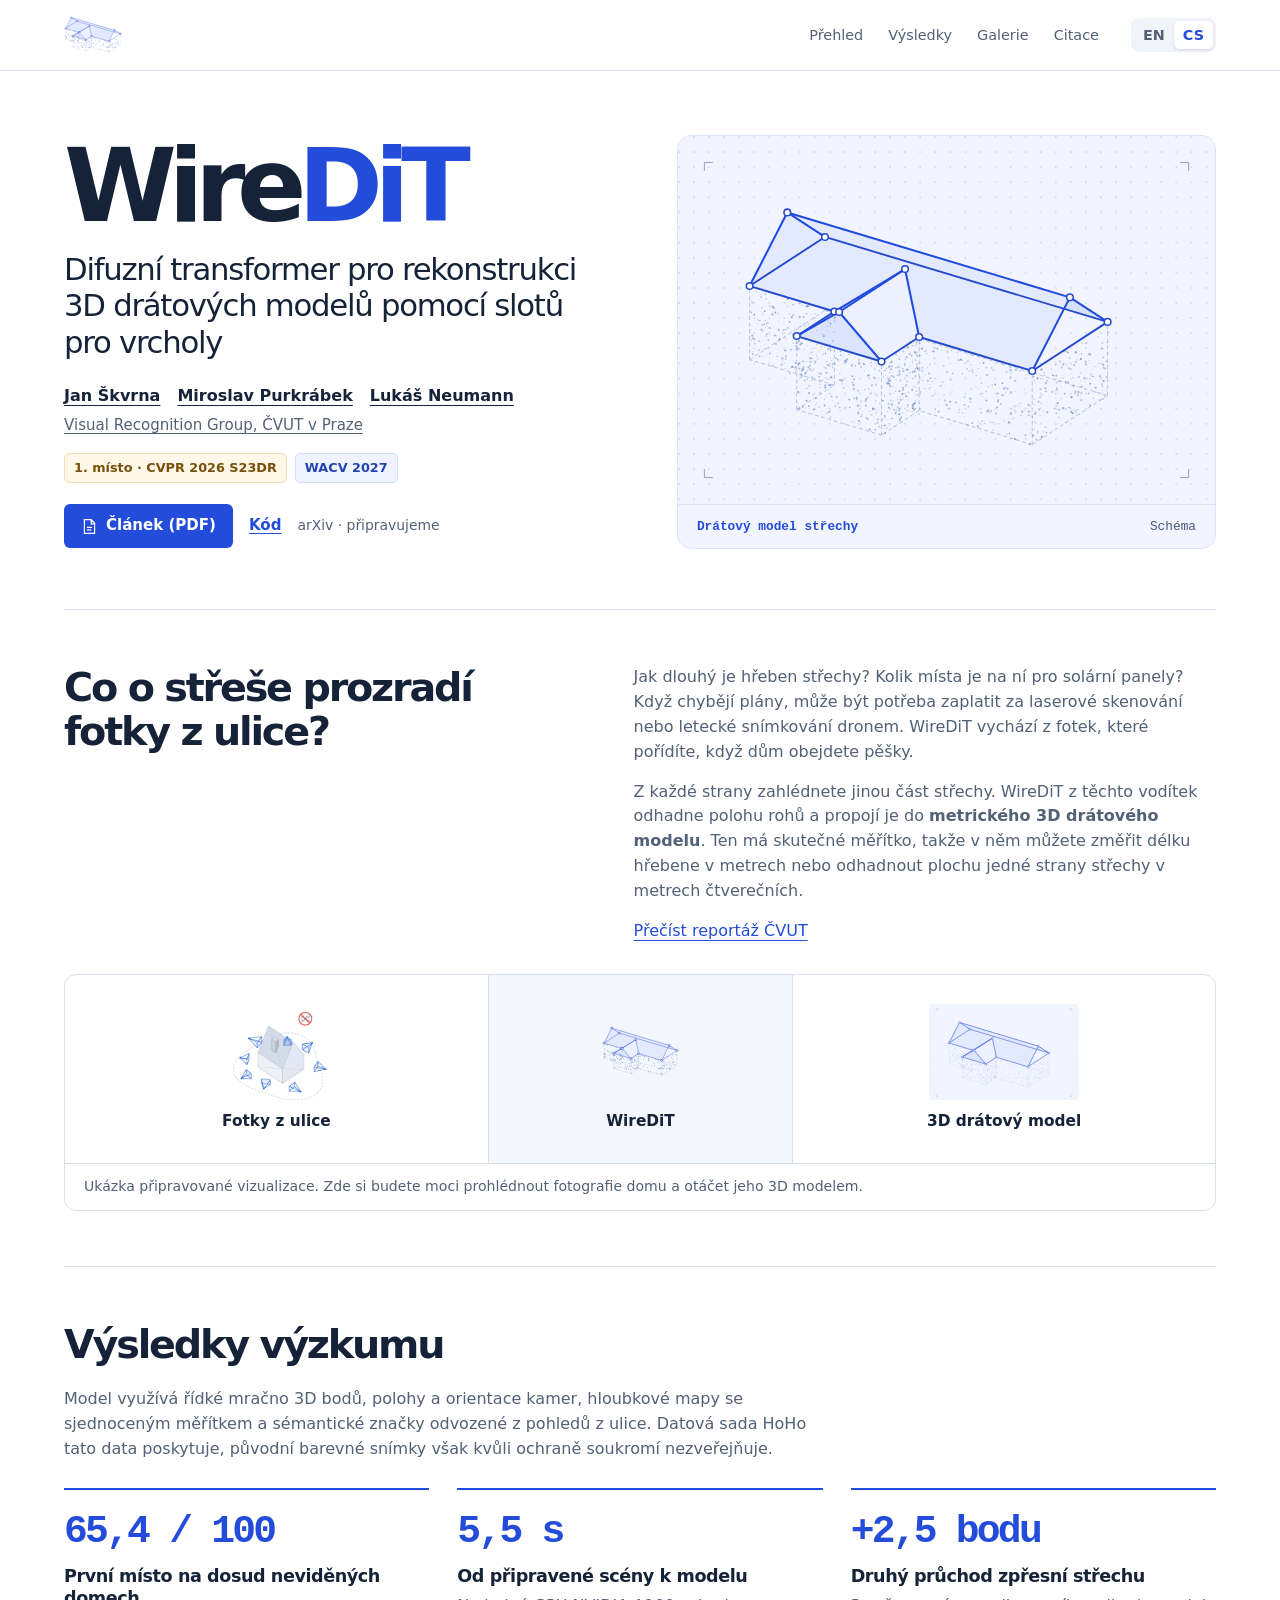
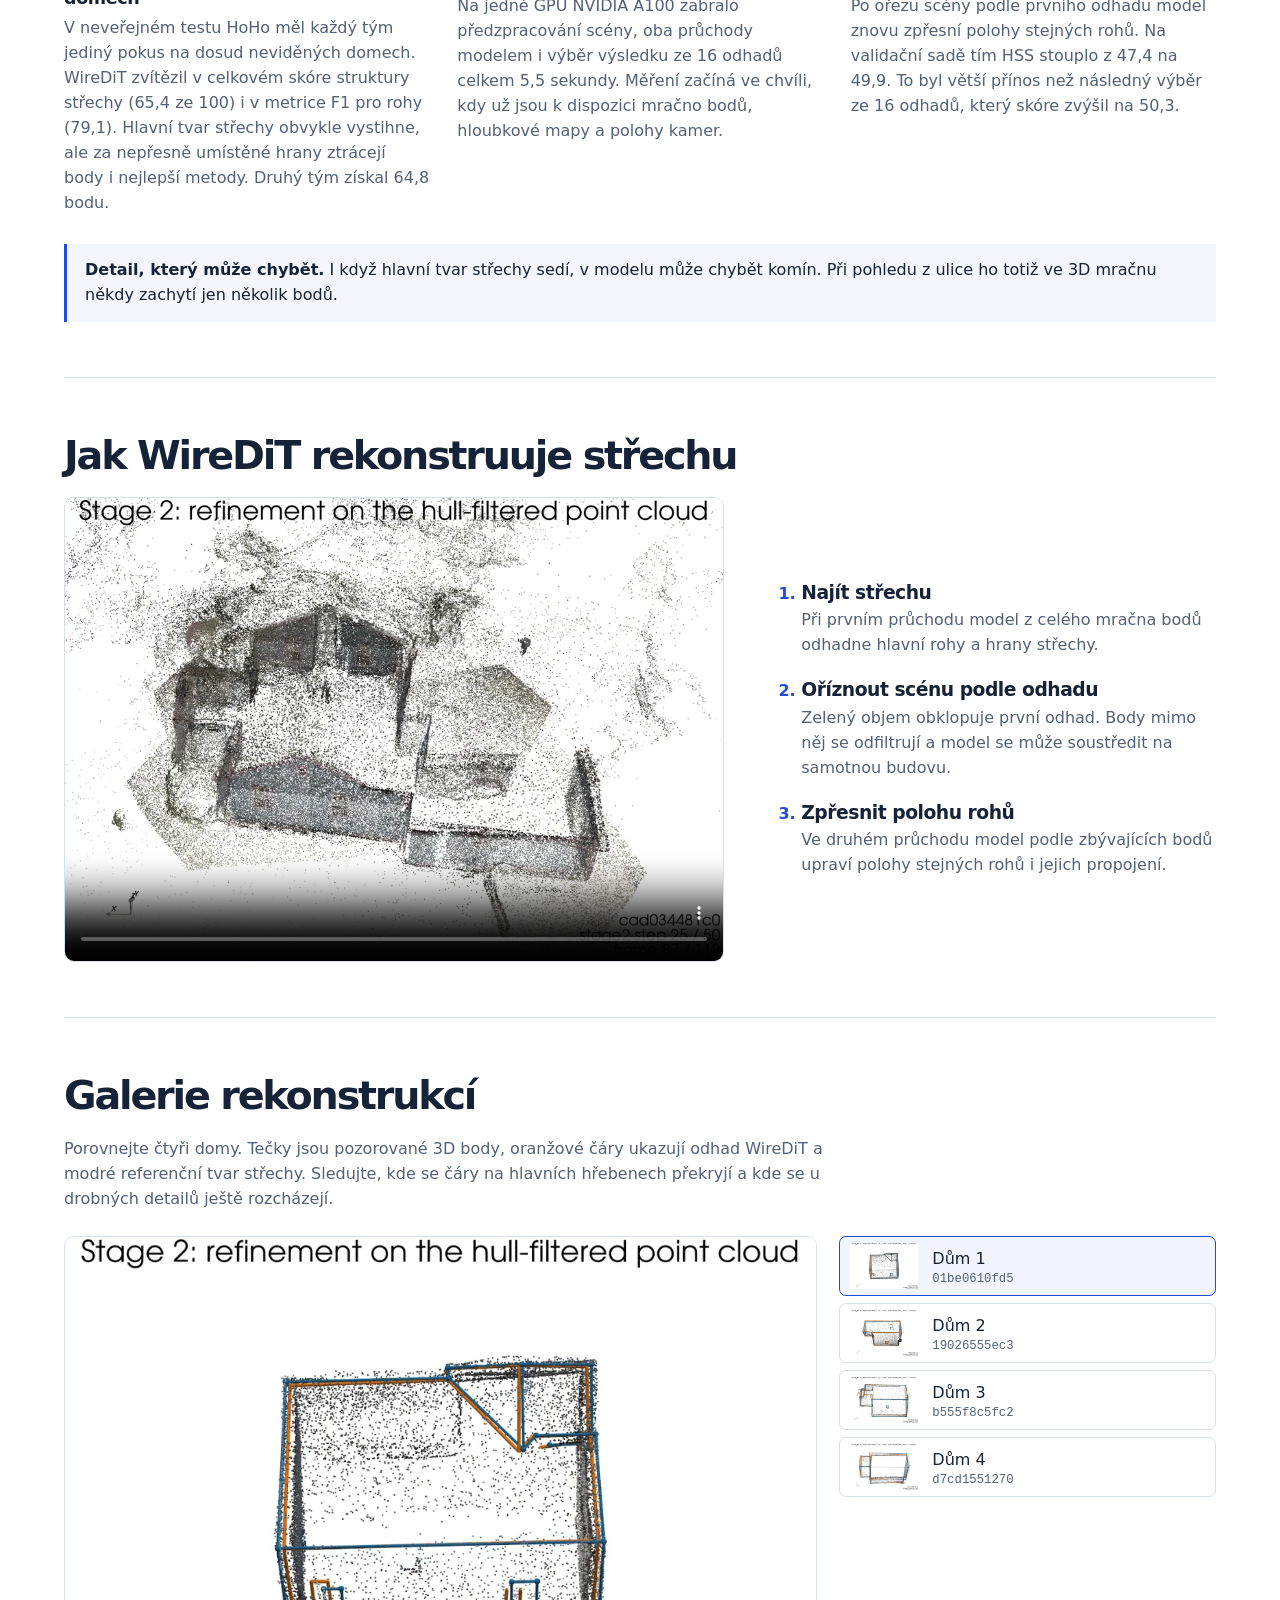
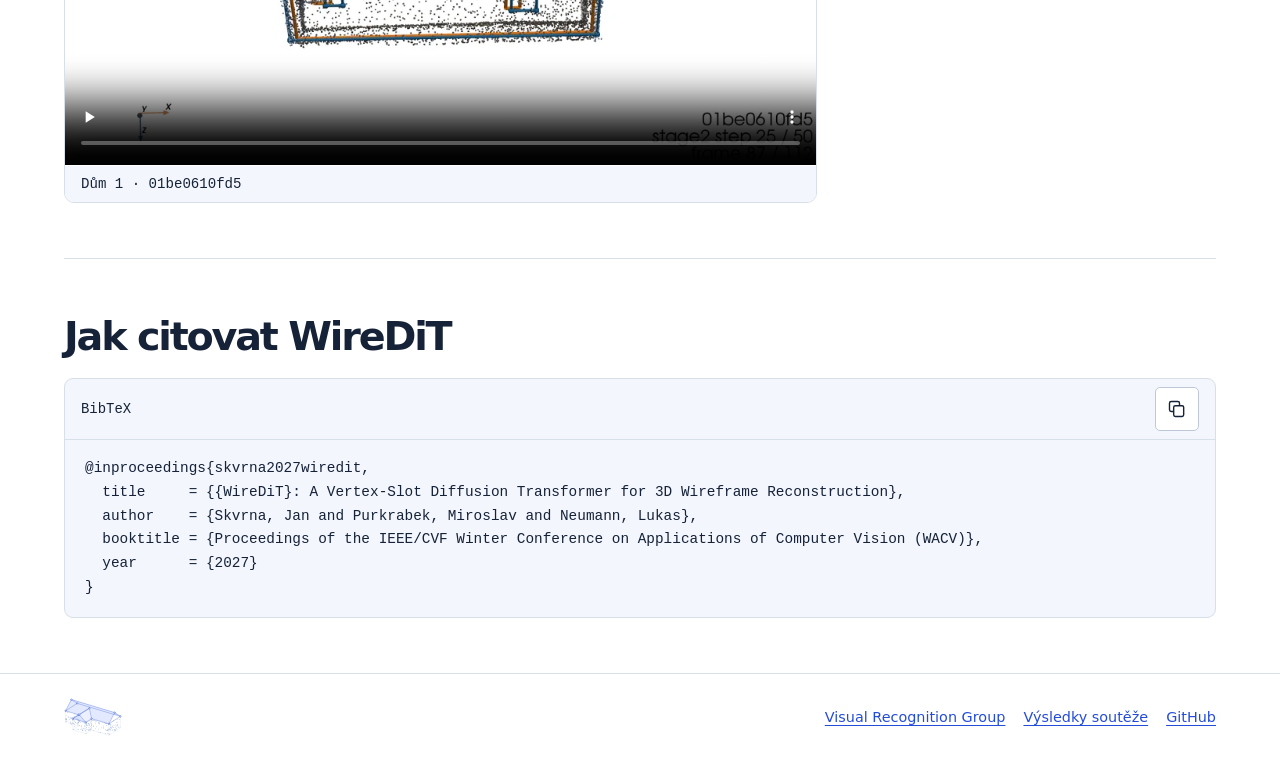
==== cs/index.html @ e983dc03 "Merge pull request #1 from MiraPurkrabek/main First draft of the webpage" ====
<!doctype html>
<html lang="cs">
<head>
<meta charset="utf-8">
<meta name="viewport" content="width=device-width,initial-scale=1">
<title>WireDiT · Difuzní transformer pro rekonstrukci 3D drátových modelů pomocí slotů pro vrcholy</title>
<meta name="description" content="WireDiT odhaduje rohy a hrany střechy ze záběrů pořízených z ulice. Prohlédněte si metodu a sledujte rekonstrukci pěti domů.">
<link rel="icon" href="../assets/house.svg">
<link rel="stylesheet" href="../style.css">
<link rel="canonical" href="/WireDiT/cs/">
<link rel="alternate" hreflang="en" href="/WireDiT/">
<link rel="alternate" hreflang="cs" href="/WireDiT/cs/">
<script src="../language.js">
</script>
<script defer src="../site.js">
</script>
</head>
<body>
<header>
<div class="wrap top">
<a class="brand" href="#top" aria-label="WireDiT">
<img alt="" src="../assets/house.svg"></a>
<nav aria-label="Sekce stránky">
<a href="#overview">Přehled</a>
<a href="#findings">Výsledky</a>
<a href="#gallery">Galerie</a>
<a href="#citation">Citace</a>
</nav>
<div class="lang" aria-label="Jazyk">
<a data-lang="en" lang="en" aria-label="English"  href="../?lang=en">EN</a>
<a data-lang="cs" lang="cs" aria-label="Čeština" aria-current="true" href="../cs/?lang=cs">CS</a>
</div>
</div>
</header>
<main class="wrap" id="top">
<section class="hero">
<div>
<h1>Wire<span>DiT</span>
</h1>
<p class="subtitle">Difuzní transformer pro rekonstrukci 3D drátových modelů pomocí slotů pro vrcholy</p>
<div class="authors">
<a href="https://jskvrna.github.io/">Jan Škvrna</a>
<a href="https://mirapurkrabek.github.io/">Miroslav Purkrábek</a>
<a href="https://cmp.felk.cvut.cz/~neumann/">Lukáš Neumann</a>
</div>
<a class="aff" href="https://vrg.fel.cvut.cz/">Visual Recognition Group, ČVUT v Praze</a>
<div class="badges">
<a class="badge award" href="https://s23dr.github.io/2026/prizes.html">1. místo · CVPR 2026 S23DR</a>
<span class="badge">WACV 2027</span>
</div>
<div class="actions">
<a class="button" href="../assets/WireDiT.pdf">
<svg viewBox="0 0 20 20" fill="none" stroke="currentColor" stroke-width="1.4" aria-hidden="true">
<path d="M4 2h8l4 4v12H4z M12 2v5h4M7 11h6m-6 3h5"/>
</svg>Článek (PDF)</a>
<a class="code-link" href="https://huggingface.co/jskvrna/2026_s23dr">Kód</a>
<span class="pending">arXiv · připravujeme</span>
</div>
</div>
<figure>
<img src="../assets/roof.svg" width="570" height="390" style="height:auto" alt="Axonometrická kresba sedlové střechy s propojenými vrcholy a řídkým mračnem bodů fasády.">
<figcaption>
<span class="blue-line">Drátový model střechy</span>
<span>Schéma</span>
</figcaption>
</figure>
</section>
<section id="overview" class="section">
<div class="intro">
<h2>Co o střeše prozradí fotky z ulice?</h2>
<div>
<p>Jak dlouhý je hřeben střechy? Kolik místa je na ní pro solární panely? Když chybějí plány, může být potřeba zaplatit za laserové skenování nebo letecké snímkování dronem. WireDiT vychází z fotek, které pořídíte, když dům obejdete pěšky.</p>
<p>Z každé strany zahlédnete jinou část střechy. WireDiT z těchto vodítek odhadne polohu rohů a propojí je do <strong>metrického 3D drátového modelu</strong>. Ten má skutečné měřítko, takže v něm můžete změřit délku hřebene v metrech nebo odhadnout plochu jedné strany střechy v metrech čtverečních.</p>
<a href="https://fel.cvut.cz/cs/aktualne/novinky/84587-staci-vyfotit-dum-a-ai-dopocita-strechu-doktorandi-fel-cvut-zvitezili-v-prestizni-svetove-soutezi">Přečíst reportáž ČVUT</a>
</div>
</div>
<figure class="pipeline">
<div class="stages">
<div class="stage">
<img src="../assets/paper-capture.webp" alt="">
<b>Fotky z ulice</b>
</div>
<div class="stage mid">
<img alt="" src="../assets/house.svg">
<b>WireDiT</b>
</div>
<div class="stage out">
<img src="../assets/roof.svg" alt="">
<b>3D drátový model</b>
</div>
</div>
<figcaption>Ukázka připravované vizualizace. Zde si budete moci prohlédnout fotografie domu a otáčet jeho 3D modelem.</figcaption>
</figure>
</section>
<section class="section" id="findings">
<h2>Výsledky výzkumu</h2>
<p>Model využívá řídké mračno 3D bodů, polohy a orientace kamer, hloubkové mapy se sjednoceným měřítkem a sémantické značky odvozené z pohledů z ulice. Datová sada HoHo tato data poskytuje, původní barevné snímky však kvůli ochraně soukromí nezveřejňuje.</p>
<div class="findings">
<article class="finding">
<strong>65,4 / 100</strong>
<h3>První místo na dosud neviděných domech</h3>
<p>V neveřejném testu HoHo měl každý tým jediný pokus na dosud neviděných domech. WireDiT zvítězil v celkovém skóre struktury střechy (65,4 ze 100) i v metrice F1 pro rohy (79,1). Hlavní tvar střechy obvykle vystihne, ale za nepřesně umístěné hrany ztrácejí body i nejlepší metody. Druhý tým získal 64,8 bodu.</p>
</article>
<article class="finding">
<strong>5,5 s</strong>
<h3>Od připravené scény k modelu</h3>
<p>Na jedné GPU NVIDIA A100 zabralo předzpracování scény, oba průchody modelem i výběr výsledku ze 16 odhadů celkem 5,5 sekundy. Měření začíná ve chvíli, kdy už jsou k dispozici mračno bodů, hloubkové mapy a polohy kamer.</p>
</article>
<article class="finding">
<strong>+2,5 bodu</strong>
<h3>Druhý průchod zpřesní střechu</h3>
<p>Po ořezu scény podle prvního odhadu model znovu zpřesní polohy stejných rohů. Na validační sadě tím HSS stouplo z 47,4 na 49,9. To byl větší přínos než následný výběr ze 16 odhadů, který skóre zvýšil na 50,3.</p>
</article>
</div>
<aside class="limit"><strong>Detail, který může chybět.</strong> I když hlavní tvar střechy sedí, v modelu může chybět komín. Při pohledu z ulice ho totiž ve 3D mračnu někdy zachytí jen několik bodů.</aside>
</section>
<section class="section" id="walkthrough">
<h2 id="walk-title">Jak WireDiT rekonstruuje střechu</h2>
<div class="walkthrough">
<figure class="player"><video controls playsinline muted loop preload="none" aria-labelledby="walk-title" poster="../assets/cad034481c0.webp" src="../assets/cad034481c0.mp4"></video></figure>
<ol><li><h3>Najít střechu</h3><p>Při prvním průchodu model z celého mračna bodů odhadne hlavní rohy a hrany střechy.</p></li><li><h3>Oříznout scénu podle odhadu</h3><p>Zelený objem obklopuje první odhad. Body mimo něj se odfiltrují a model se může soustředit na samotnou budovu.</p></li><li><h3>Zpřesnit polohu rohů</h3><p>Ve druhém průchodu model podle zbývajících bodů upraví polohy stejných rohů i jejich propojení.</p></li></ol>
</div>
</section>
<section class="section" id="gallery">
<h2>Galerie rekonstrukcí</h2>
<p>Porovnejte čtyři domy. Tečky jsou pozorované 3D body, oranžové čáry ukazují odhad WireDiT a modré referenční tvar střechy. Sledujte, kde se čáry na hlavních hřebenech překryjí a kde se u drobných detailů ještě rozcházejí.</p>
<div class="gallery" data-assets="../assets/">
<figure class="player">
<video controls playsinline muted loop preload="none" aria-labelledby="scene-title" poster="../assets/01be0610fd5.webp" src="../assets/01be0610fd5.mp4">
</video>
<figcaption id="scene-title" aria-live="polite">Dům 1 · 01be0610fd5</figcaption>
</figure>
<div class="choices" role="group" aria-label="Výběr rekonstrukce">
<button type="button" data-id="01be0610fd5" data-label="Dům 1" aria-pressed="true">
<img alt="" loading="lazy" src="../assets/01be0610fd5.webp">
<span>Dům 1<small>01be0610fd5</small>
</span>
</button>
<button type="button" data-id="19026555ec3" data-label="Dům 2" aria-pressed="false">
<img alt="" loading="lazy" src="../assets/19026555ec3.webp">
<span>Dům 2<small>19026555ec3</small>
</span>
</button>
<button type="button" data-id="b555f8c5fc2" data-label="Dům 3" aria-pressed="false">
<img alt="" loading="lazy" src="../assets/b555f8c5fc2.webp">
<span>Dům 3<small>b555f8c5fc2</small>
</span>
</button>
<button type="button" data-id="d7cd1551270" data-label="Dům 4" aria-pressed="false">
<img alt="" loading="lazy" src="../assets/d7cd1551270.webp">
<span>Dům 4<small>d7cd1551270</small>
</span>
</button>
</div>
</div>
</section>
<section class="section" id="citation">
<h2>Jak citovat WireDiT</h2>
<div class="citation">
<div class="cithead">
<span>BibTeX</span>
<span class="copy-tools"><span id="copy-feedback" role="status"></span><button id="copy" type="button" data-ok="Zkopírováno" data-fail="Označte text a zkopírujte jej" aria-label="Kopírovat citaci" title="Kopírovat citaci"><svg width="20" height="20" viewBox="0 0 24 24" fill="none" stroke="currentColor" stroke-width="1.7" aria-hidden="true"><rect x="8" y="8" width="12" height="13" rx="2"/><path d="M15 8V5a2 2 0 0 0-2-2H5a2 2 0 0 0-2 2v8a2 2 0 0 0 2 2h3"/></svg></button></span>
</div>
<pre id="bib">@inproceedings{skvrna2027wiredit,
  title     = {{WireDiT}: A Vertex-Slot Diffusion Transformer for 3D Wireframe Reconstruction},
  author    = {Skvrna, Jan and Purkrabek, Miroslav and Neumann, Lukas},
  booktitle = {Proceedings of the IEEE/CVF Winter Conference on Applications of Computer Vision (WACV)},
  year      = {2027}
}</pre>
</div>
</section>
</main>
<footer>
<div class="wrap">
<a class="brand" href="#top" aria-label="WireDiT">
<img alt="" src="../assets/house.svg"></a>
<div class="links">
<a href="https://vrg.fel.cvut.cz/">Visual Recognition Group</a>
<a href="https://s23dr.github.io/2026/prizes.html">Výsledky soutěže</a>
<a href="https://github.com/jskvrna/WireDiT">GitHub</a>
</div>
</div>
</footer>
</body>
</html>
---- style.css ----
:root {
  color-scheme:light;
  --ink:#152238;
  --blue:#244cda;
  --muted:#526176;
  --line:#d7dfe9;
  --panel:#f3f6fc;
  --mono:ui-monospace,SFMono-Regular,Consolas,monospace;
}
* {
  box-sizing:border-box;
}
html {
  scroll-behavior:smooth;
  scroll-padding-top:20px;
}
body {
  margin:0;
  background:#fff;
  color:var(--ink);
  font:16px/1.56 system-ui,-apple-system,BlinkMacSystemFont,"Segoe UI",sans-serif;
}
a {
  color:var(--blue);
  text-underline-offset:.22em;
}
a:hover {
  text-decoration:underline;
}
button,a {
  touch-action:manipulation;
}
button {
  cursor:pointer;
  font:inherit;
}
a:focus-visible,button:focus-visible,summary:focus-visible {
  outline:3px solid #f79538;
  outline-offset:4px;
}
.wrap {
  width:min(1180px,90%);
  margin:auto;
}
header {
  border-bottom:1px solid var(--line);
}
.top {
  min-height:70px;
  display:flex;
  align-items:center;
  gap:32px;
}
.brand {
  display:inline-flex;
  align-items:center;
  gap:9px;
  font-weight:780;
  letter-spacing:-.045em;
  color:var(--ink);
  font-size:1.24rem;
  text-decoration:none;
}
.brand img {
  width:30px;
}
nav {
  display:flex;
  gap:25px;
  margin-left:auto;
}
nav a,.lang a {
  color:var(--muted);
  font-size:.9rem;
  text-decoration:none;
}
.lang {
  display:flex;
  padding:3px;
  background:#f0f3f8;
  border-radius:8px;
}
.lang a {
  padding:3px 9px;
  border-radius:5px;
  font-weight:640;
}
.lang [aria-current] {
  color:var(--blue);
  background:white;
  box-shadow:0 1px 3px #15223820;
}
.hero {
  display:grid;
  grid-template-columns:1.03fr 1fr;
  align-items:center;
  gap:5%;
  padding:64px 0 60px;
}
.hero h1 {
  font-size:clamp(4rem,8vw,7.5rem);
  line-height:.98;
  letter-spacing:-.083em;
  margin:0 0 15px;
  font-weight:750;
}
.hero h1 span {
  color:var(--blue);
}
.subtitle {
  font-size:clamp(1.45rem,2.4vw,2.1rem);
  line-height:1.18;
  letter-spacing:-.041em;
  font-weight:540;
  margin:0 0 24px;
  max-width:28ch;
}
.authors {
  display:flex;
  flex-wrap:wrap;
  gap:4px 17px;
}
.authors a {
  font-weight:620;
  color:var(--ink);
}
.aff {
  display:inline-block;
  color:var(--muted);
  font-size:.94rem;
  margin:5px 0 16px;
}
.badges,.actions {
  display:flex;
  gap:8px;
  align-items:center;
  flex-wrap:wrap;
}
.badge {
  font-size:.8rem;
  font-weight:650;
  text-decoration:none;
  border:1px solid #d6e0fc;
  border-radius:5px;
  padding:4px 9px;
  background:#eef3ff;
  color:#2345ad;
}
.award {
  background:#fff7e7;
  border-color:#efdfb5;
  color:#77500c;
}
.actions {
  margin-top:21px;
  gap:16px;
}
.button {
  display:inline-flex;
  align-items:center;
  gap:8px;
  background:var(--blue);
  color:white;
  padding:10px 17px;
  border-radius:6px;
  font-weight:630;
  font-size:.94rem;
  text-decoration:none;
}
.button:hover {
  background:#193bad;
  text-decoration:none;
}
.button svg {
  width:17px;
}
.pending {
  color:var(--muted);
  font-size:.87rem;
}
.hero figure {
  margin:0;
  background:#f2f5ff;
  border:1px solid #dbe4fb;
  border-radius:14px;
  overflow:hidden;
}
.hero figure img {
  width:100%;
  display:block;
}
.hero figcaption {
  padding:12px 19px;
  border-top:1px solid #dde4f6;
  display:flex;
  gap:15px;
  justify-content:space-between;
  font:.8rem/1.5 var(--mono);
  color:#465879;
}
.blue-line {
  font-weight:700;
  color:var(--blue);
}
.section {
  padding:55px 0;
  border-top:1px solid var(--line);
}
h2 {
  font-size:clamp(1.85rem,3.1vw,2.75rem);
  letter-spacing:-.055em;
  line-height:1.12;
  margin:0 0 20px;
  font-weight:670;
}
h3 {
  line-height:1.25;
  letter-spacing:-.025em;
}
.intro {
  display:grid;
  grid-template-columns:1fr 1.22fr;
  gap:8%;
  align-items:start;
}
.intro h2 {
  max-width:18ch;
}
.intro p,.section>p {
  margin:0 0 15px;
  max-width:75ch;
  color:var(--muted);
}
.pipeline {
  margin:30px 0 0;
  border:1px solid var(--line);
  border-radius:12px;
  overflow:hidden;
}
.stages {
  display:grid;
  grid-template-columns:1fr .72fr 1fr;
}
.stage {
  display:flex;
  flex-direction:column;
  align-items:center;
  justify-content:center;
  min-height:188px;
  padding:18px;
  gap:10px;
  text-align:center;
}
.stage+.stage {
  border-left:1px solid var(--line);
}
.stage img {
  height:96px;
  max-width:100%;
  object-fit:contain;
}
.stage.mid {
  background:var(--panel);
}
.stage.mid img {
  height:52px;
  margin:22px 0;
}
.stage b {
  font-size:.96rem;
}
.stage.out img {
  width:150px;
  object-fit:cover;
  border-radius:4px;
}
.pipeline figcaption {
  padding:12px 19px;
  border-top:1px solid var(--line);
  font-size:.88rem;
  color:var(--muted);
}
.findings {
  display:grid;
  grid-template-columns:repeat(3,1fr);
  gap:28px;
  margin-top:27px;
}
.finding {
  border-top:2px solid var(--blue);
  padding-top:18px;
}
.finding strong {
  display:block;
  font:600 clamp(1.8rem,3.1vw,2.75rem)/1.2 var(--mono);
  color:var(--blue);
  letter-spacing:-.07em;
}
.finding h3 {
  font-size:1.1rem;
  margin:10px 0 6px;
}
.finding p {
  margin:0;
  color:var(--muted);
}
.gallery {
  display:grid;
  grid-template-columns:2fr 1fr;
  gap:22px;
  margin-top:24px;
}
.player {
  border:1px solid var(--line);
  border-radius:10px;
  overflow:hidden;
  align-self:start;
  margin:0;
  background:white;
}
.player video {
  display:block;
  width:100%;
  aspect-ratio:1280/900;
}
.player figcaption {
  background:var(--panel);
  padding:10px 16px;
  font: .88rem var(--mono);
}
.choices {
  display:flex;
  flex-direction:column;
  gap:7px;
}
.choices button {
  display:flex;
  align-items:center;
  gap:14px;
  text-align:left;
  border:1px solid var(--line);
  border-radius:7px;
  background:white;
  color:var(--ink);
  padding:6px 10px;
}
.choices button[aria-pressed=true] {
  border-color:var(--blue);
  background:#f2f5ff;
}
.choices img {
  width:68px;
  height:46px;
  object-fit:cover;
}
.choices small {
  display:block;
  color:var(--muted);
  font: .77rem var(--mono);
}
.citation {
  background:var(--panel);
  border:1px solid var(--line);
  border-radius:9px;
  overflow:hidden;
}
.cithead {
  display:flex;
  justify-content:space-between;
  align-items:center;
  border-bottom:1px solid var(--line);
  padding:8px 16px;
  font: .87rem var(--mono);
}
.cithead button {
  background:white;
  border:1px solid #bdc8d8;
  border-radius:5px;
  padding:5px 11px;
  color:var(--ink);
}
pre {
  font: .9rem/1.65 var(--mono);
  padding:17px 20px;
  margin:0;
  white-space:pre-wrap;
  overflow-wrap:anywhere;
}
footer {
  border-top:1px solid var(--line);
  padding:24px 0 35px;
  color:var(--muted);
}
footer .wrap {
  display:flex;
  align-items:center;
  justify-content:space-between;
  gap:18px;
  flex-wrap:wrap;
}
footer a {
  font-size:.9rem;
}
footer .links {
  display:flex;
  gap:18px;
  flex-wrap:wrap;
}
@media(max-width:850px) {
  .hero {
    gap:3%;
    padding:44px 0;
  }
  .findings {
    gap:17px;
  }
  .top {
    gap:18px;
  }
  nav {
    gap:15px;
  }
  .intro {
    gap:4%;
  }
  .gallery {
    grid-template-columns:1.7fr 1fr;
  }
}
@media(max-width:680px) {
  .wrap {
    width:90%;
  }
  .top {
    min-height:58px;
    flex-wrap:wrap;
    gap:0;
  }
  .lang {
    margin-left:auto;
  }
  nav {
    order:3;
    flex-basis:100%;
    justify-content:space-between;
    margin:0;
    padding:7px 0 10px;
    gap:5px;
  }
  .brand,.lang {
    margin-top:9px;
  }
  .hero {
    grid-template-columns:1fr;
    gap:26px;
    padding:36px 0;
  }
  .hero figure {
    width:100%;
  }
  .hero figure img {
    max-height:300px;
  }
  .section {
    padding:36px 0;
  }
  .intro,.gallery,.findings {
    grid-template-columns:1fr;
    gap:15px;
  }
  .intro h2 {
    max-width:none;
    margin-bottom:0;
  }
  .stage {
    padding:8px;
    min-height:125px;
  }
  .stage img {
    height:61px;
  }
  .stage.mid img {
    height:35px;
    margin:13px 0;
  }
  .stage b {
    font-size:.82rem;
  }
  .stages {
    grid-template-columns:1fr .8fr 1fr;
  }
  .choices {
    display:grid;
    grid-template-columns:repeat(auto-fit,minmax(125px,1fr));
  }
  .choices img {
    width:40px;
    height:31px;
  }
  .choices button {
    padding:5px;
    gap:5px;
  }
  .choices small {
    font-size:.65rem;
  }
  .findings {
    gap:24px;
  }
  .authors {
    gap:3px 12px;
  }
}
@media(prefers-reduced-motion:reduce) {
  html {
    scroll-behavior:auto;
  }
}
.limit {
  margin-top: 28px;
  padding: 14px 18px;
  border-left: 3px solid var(--blue);
  background: var(--panel);
}
.walkthrough {
  display: grid;
  grid-template-columns: 1.5fr 1fr;
  gap: clamp(20px, 4vw, 52px);
  align-items: center;
}
.walkthrough ol {
  padding-left: 1.6em;
  margin: 0;
}
.walkthrough li::marker {
  color: var(--blue);
  font-weight: 650;
}
.walkthrough h3 {
  margin: 0 0 4px;
}
.walkthrough li + li {
  margin-top: 20px;
}
.walkthrough p {
  margin: 0;
  color: var(--muted);
}
@media (max-width: 680px) {
  .walkthrough {
    grid-template-columns: 1fr;
  }
}
.brand img {
  width: 58px;
  display: block;
}
.code-link {
  font-size: .94rem;
  font-weight: 630;
}
.copy-tools {
  display: inline-flex;
  align-items: center;
  gap: .7rem;
}
#copy {
  display: inline-grid;
  place-items: center;
  min-height: 44px;
  min-width: 44px;
}
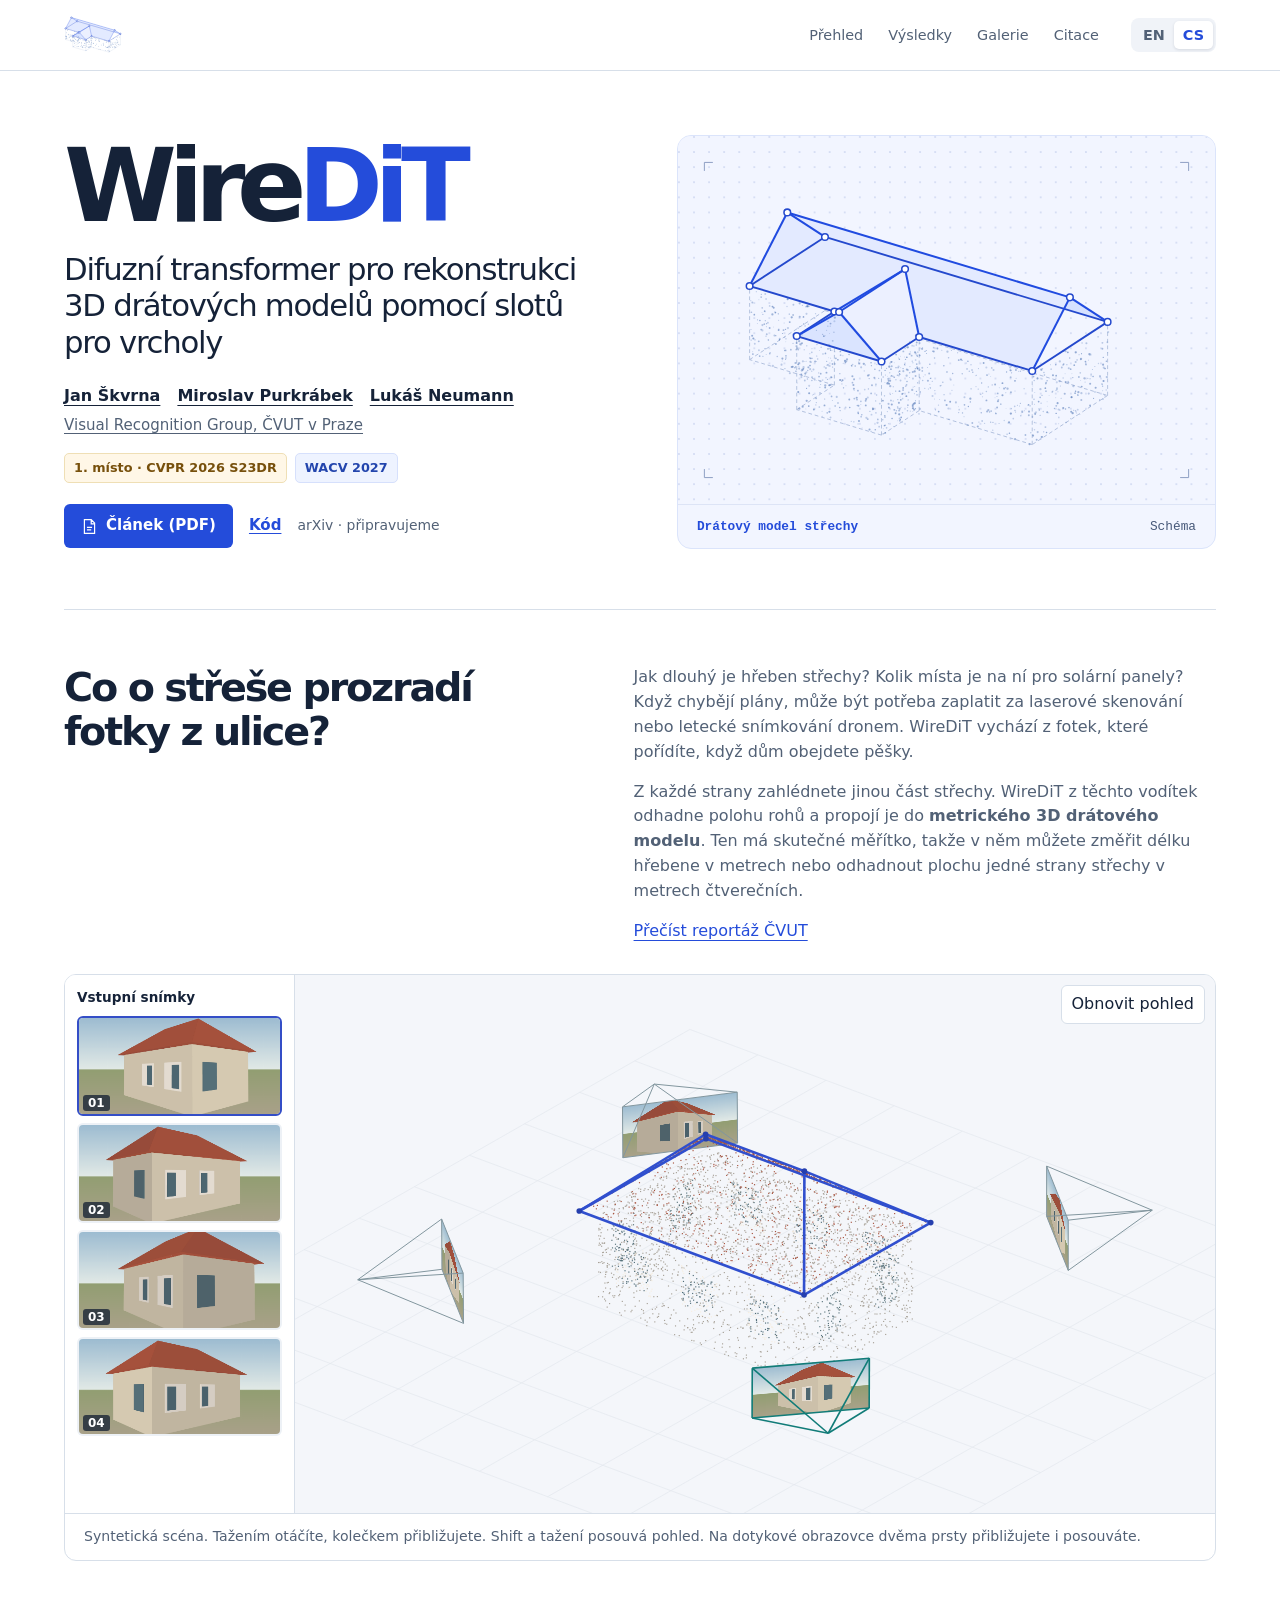
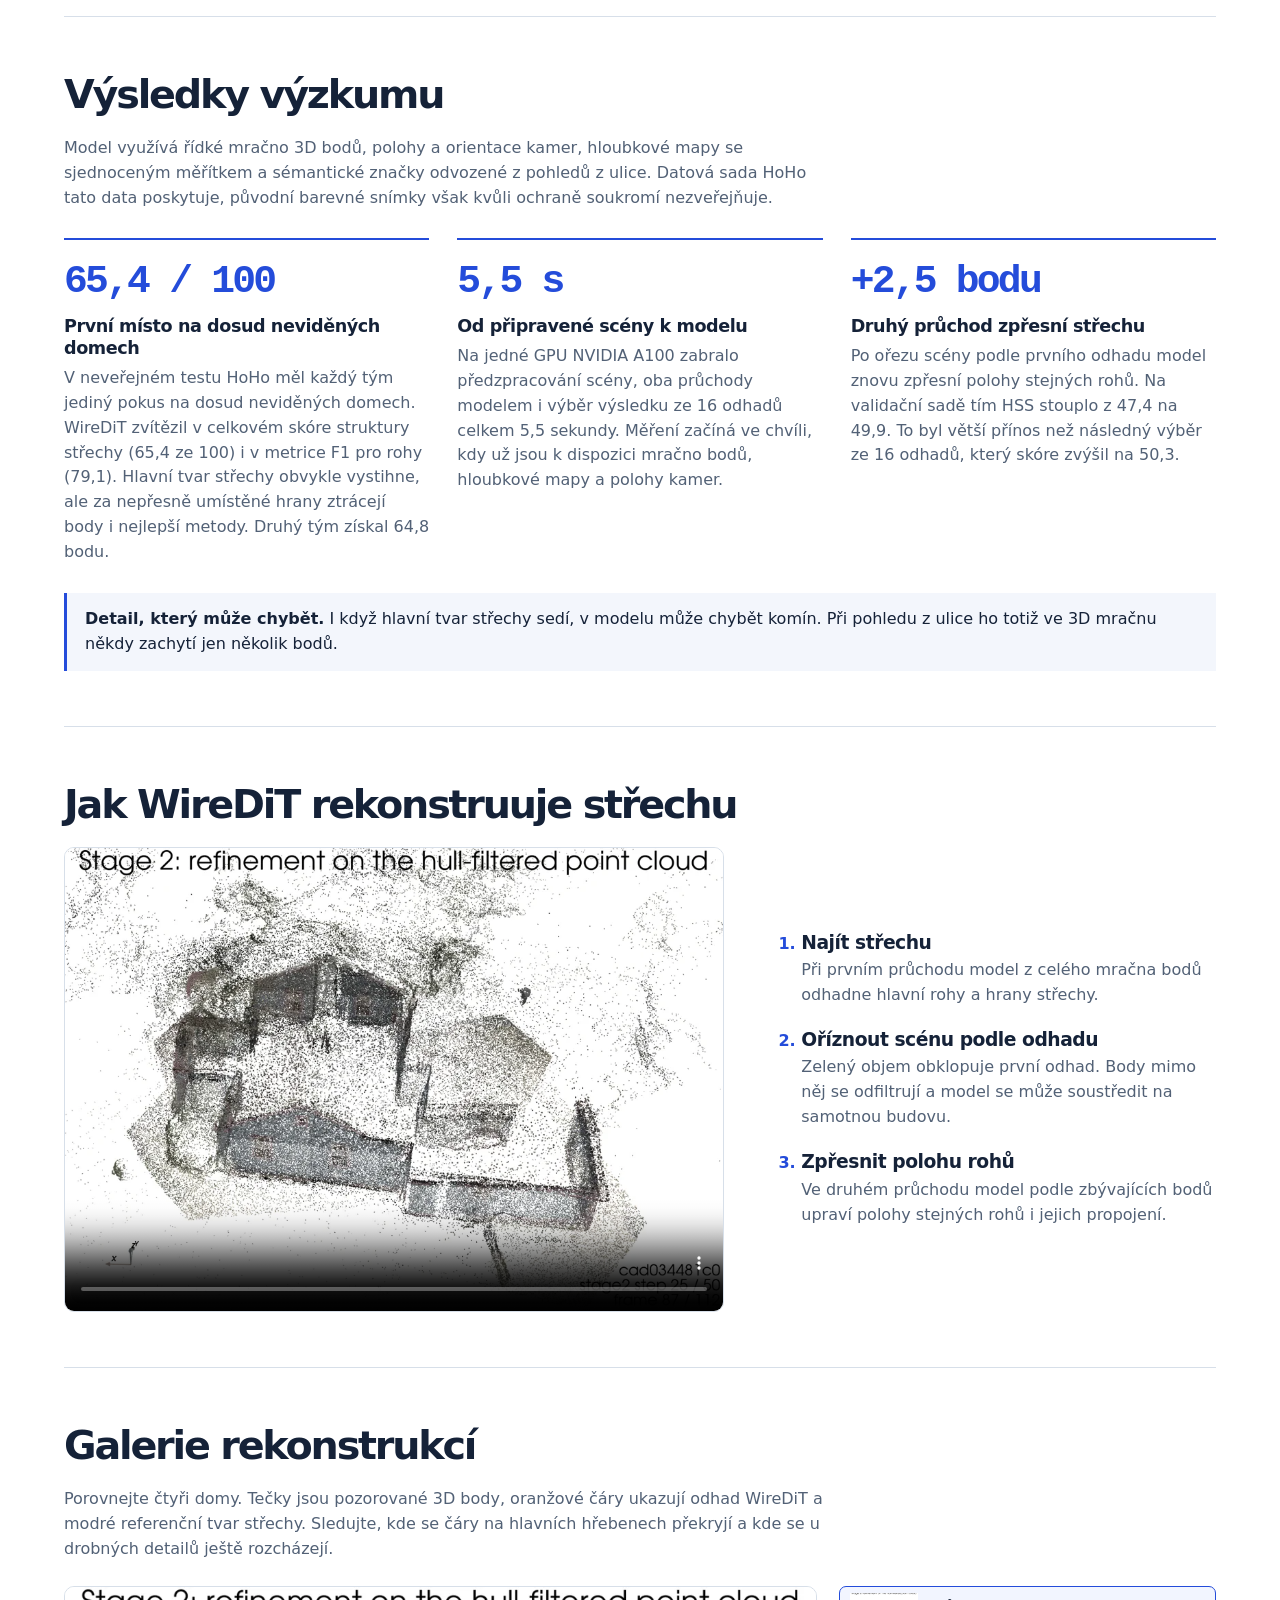
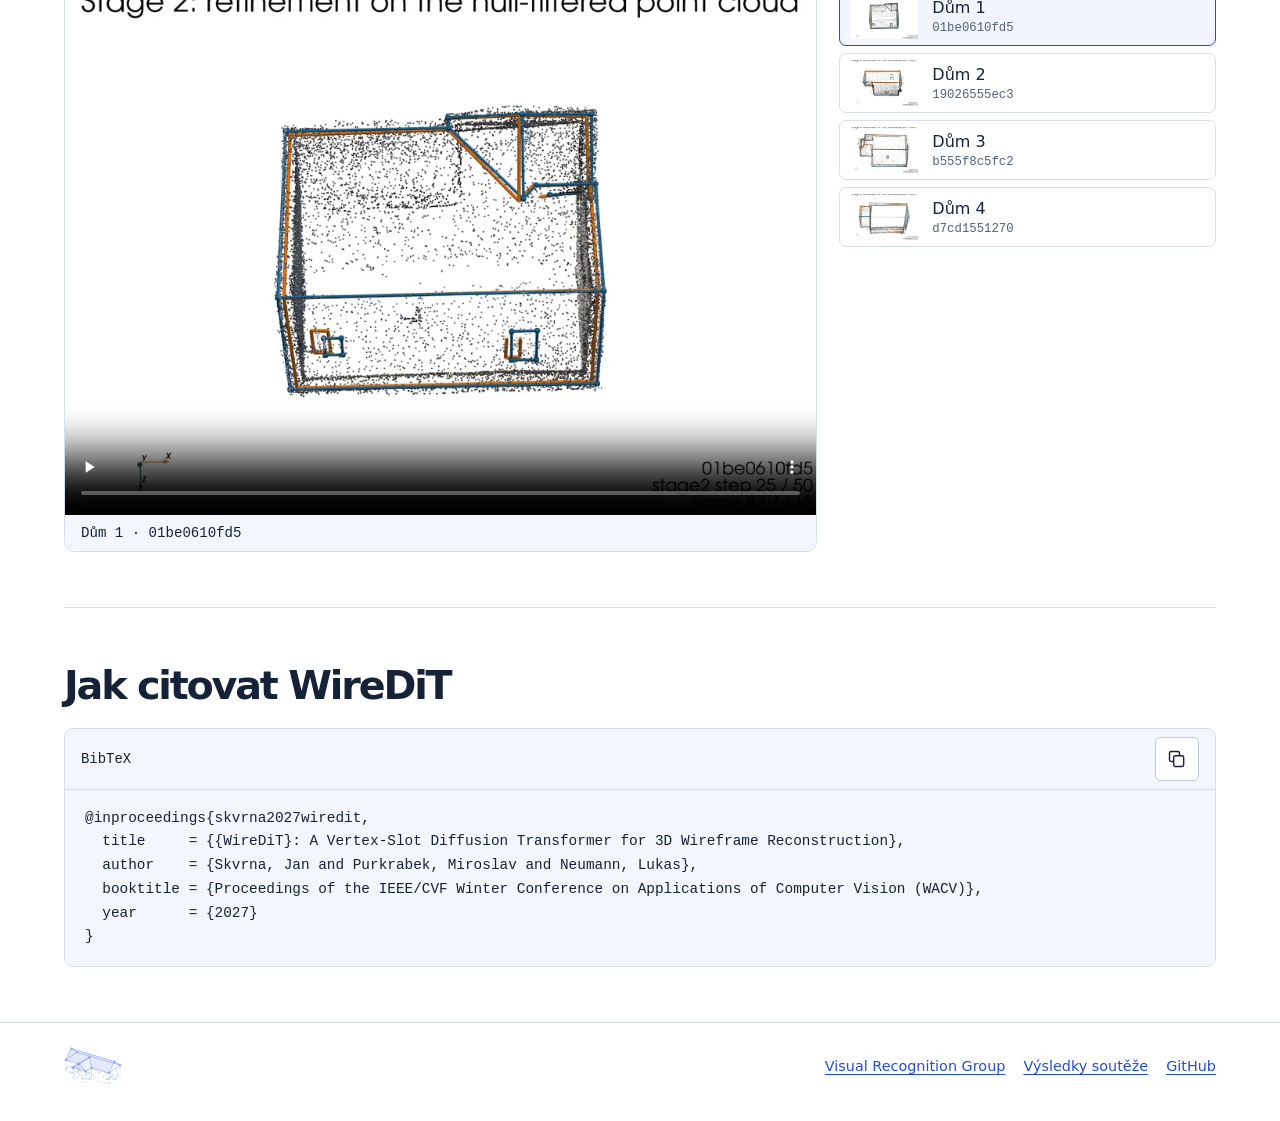
==== commit cd7b3119: "Merge pull request #3 from MiraPurkrabek/main Replace overview placeholder with an interactive synth" ====
--- a/cs/index.html
+++ b/cs/index.html
@@ -74,23 +74,11 @@
 <a href="https://fel.cvut.cz/cs/aktualne/novinky/84587-staci-vyfotit-dum-a-ai-dopocita-strechu-doktorandi-fel-cvut-zvitezili-v-prestizni-svetove-soutezi">Přečíst reportáž ČVUT</a>
 </div>
 </div>
-<figure class="pipeline">
-<div class="stages">
-<div class="stage">
-<img src="../assets/paper-capture.webp" alt="">
-<b>Fotky z ulice</b>
-</div>
-<div class="stage mid">
-<img alt="" src="../assets/house.svg">
-<b>WireDiT</b>
-</div>
-<div class="stage out">
-<img src="../assets/roof.svg" alt="">
-<b>3D drátový model</b>
-</div>
-</div>
-<figcaption>Ukázka připravované vizualizace. Zde si budete moci prohlédnout fotografie domu a otáčet jeho 3D modelem.</figcaption>
-</figure>
+<figure class="pipeline" id="reconstruction">
+<div class="recon-layout"><div class="recon-rail"><strong>Vstupní snímky</strong><div class="recon-photos"></div></div>
+<div class="recon-stage"><canvas tabindex="0" aria-label="Interaktivní 3D rekonstrukce" aria-describedby="recon-help"></canvas><button type="button" class="recon-reset">Obnovit pohled</button></div></div>
+<figcaption id="recon-help">Syntetická scéna. Tažením otáčíte, kolečkem přibližujete. Shift a tažení posouvá pohled. Na dotykové obrazovce dvěma prsty přibližujete i posouváte.</figcaption></figure>
+<script defer src="../viewer.js"></script>
 </section>
 <section class="section" id="findings">
 <h2>Výsledky výzkumu</h2>
--- a/style.css
+++ b/style.css
@@ -570,3 +570,17 @@
   min-height: 44px;
   min-width: 44px;
 }
+
+.recon-layout { display:grid; grid-template-columns:20% minmax(0,1fr); background:#f4f6fa; }
+.recon-rail { padding:12px; background:white; border-right:1px solid var(--line); }
+.recon-rail strong { display:block; font-size:.85rem; margin-bottom:8px; }
+.recon-photos { display:grid; gap:7px; }
+.recon-photos button { position:relative; display:block; padding:0; overflow:hidden; border:2px solid transparent; background:#edf1f6; border-radius:6px; cursor:pointer; }
+.recon-photos button[aria-pressed=true] { border-color:#344ec7; }
+.recon-photos canvas { display:block; width:100%; aspect-ratio:2.1; }
+.recon-photos span { position:absolute; bottom:3px; left:4px; color:white; background:#192436c9; padding:1px 5px; border-radius:3px; font:600 12px system-ui; }
+.recon-stage { position:relative; min-height:clamp(340px,42vw,540px); }
+.recon-stage canvas { position:absolute; inset:0; width:100%; height:100%; touch-action:none; cursor:grab; }
+.recon-stage canvas:active { cursor:grabbing; }
+.recon-reset { position:absolute; top:10px; right:10px; border:1px solid var(--line); background:white; color:var(--ink); padding:6px 10px; border-radius:6px; cursor:pointer; }
+@media(max-width:600px){.recon-rail{padding:6px 3px}.recon-rail strong{font-size:.75rem}.recon-photos canvas{aspect-ratio:1.25;object-fit:cover}.recon-layout{grid-template-columns:22% minmax(0,1fr)}}
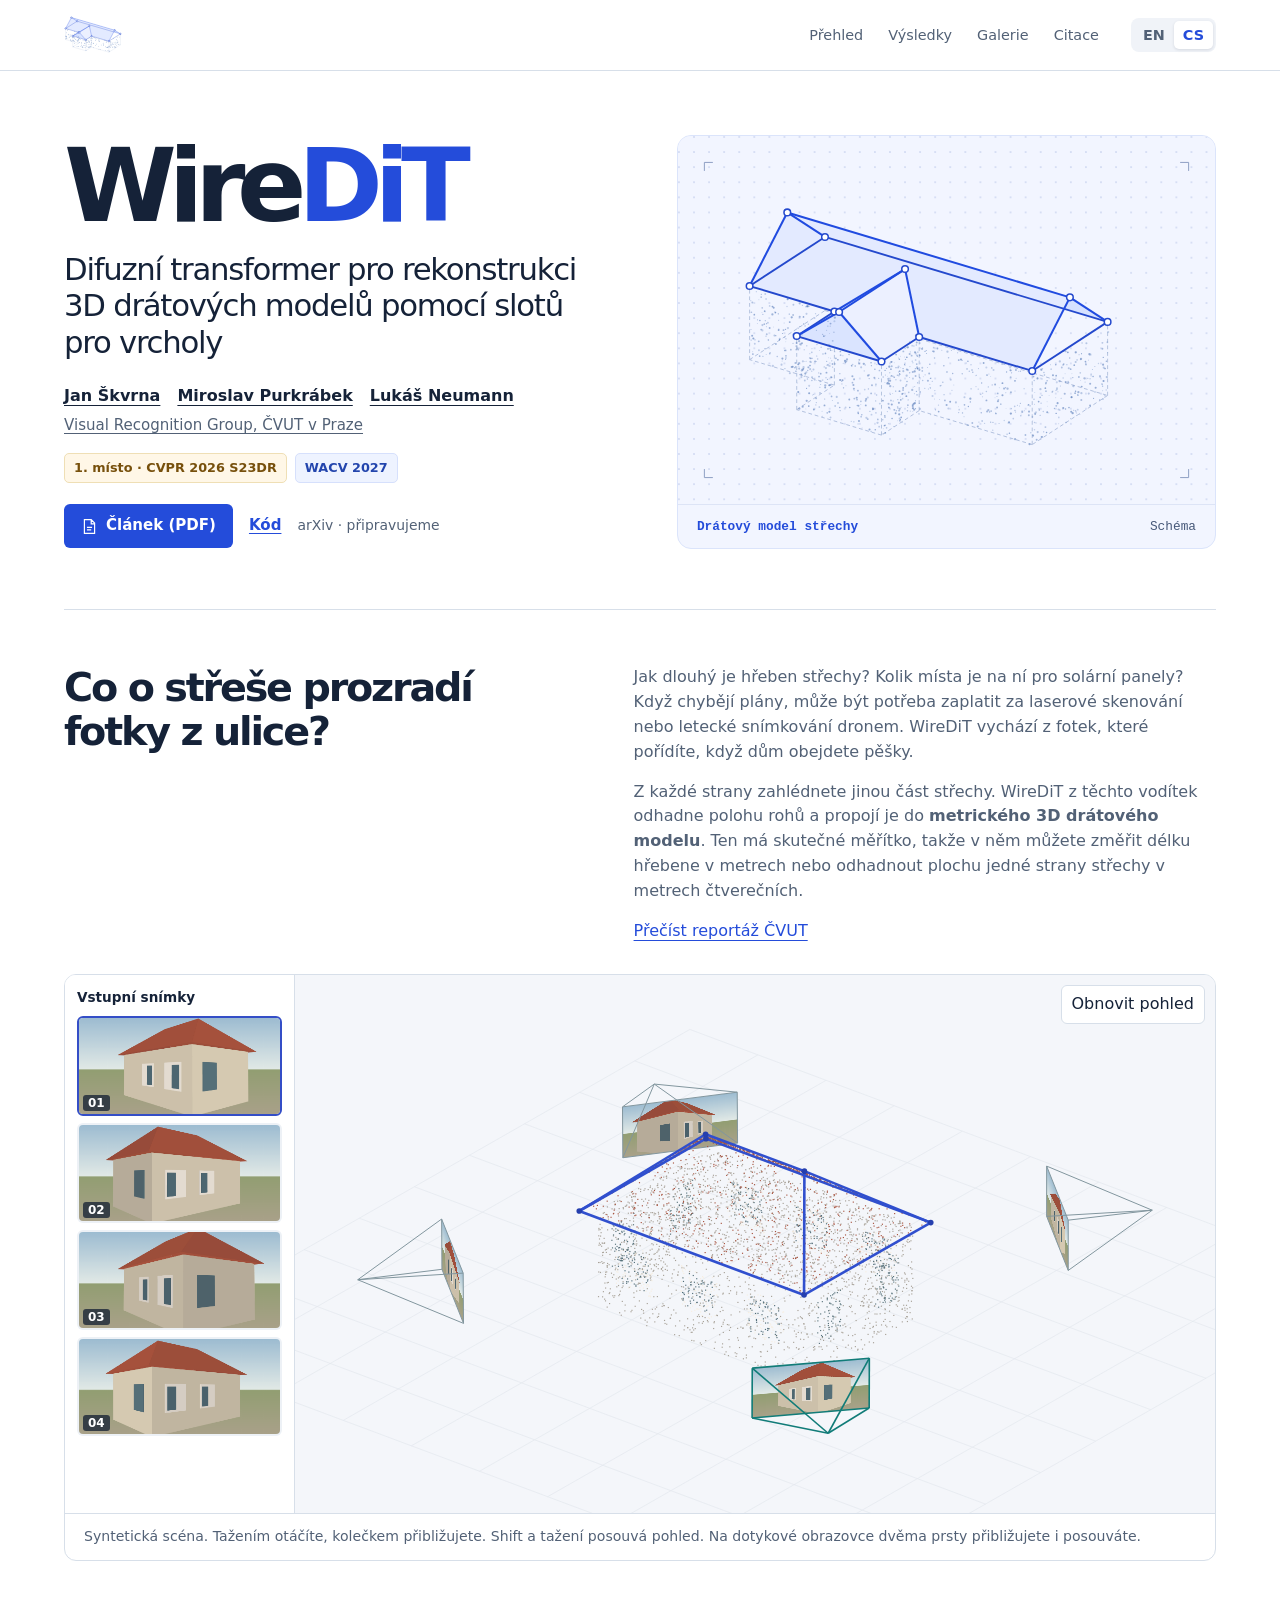
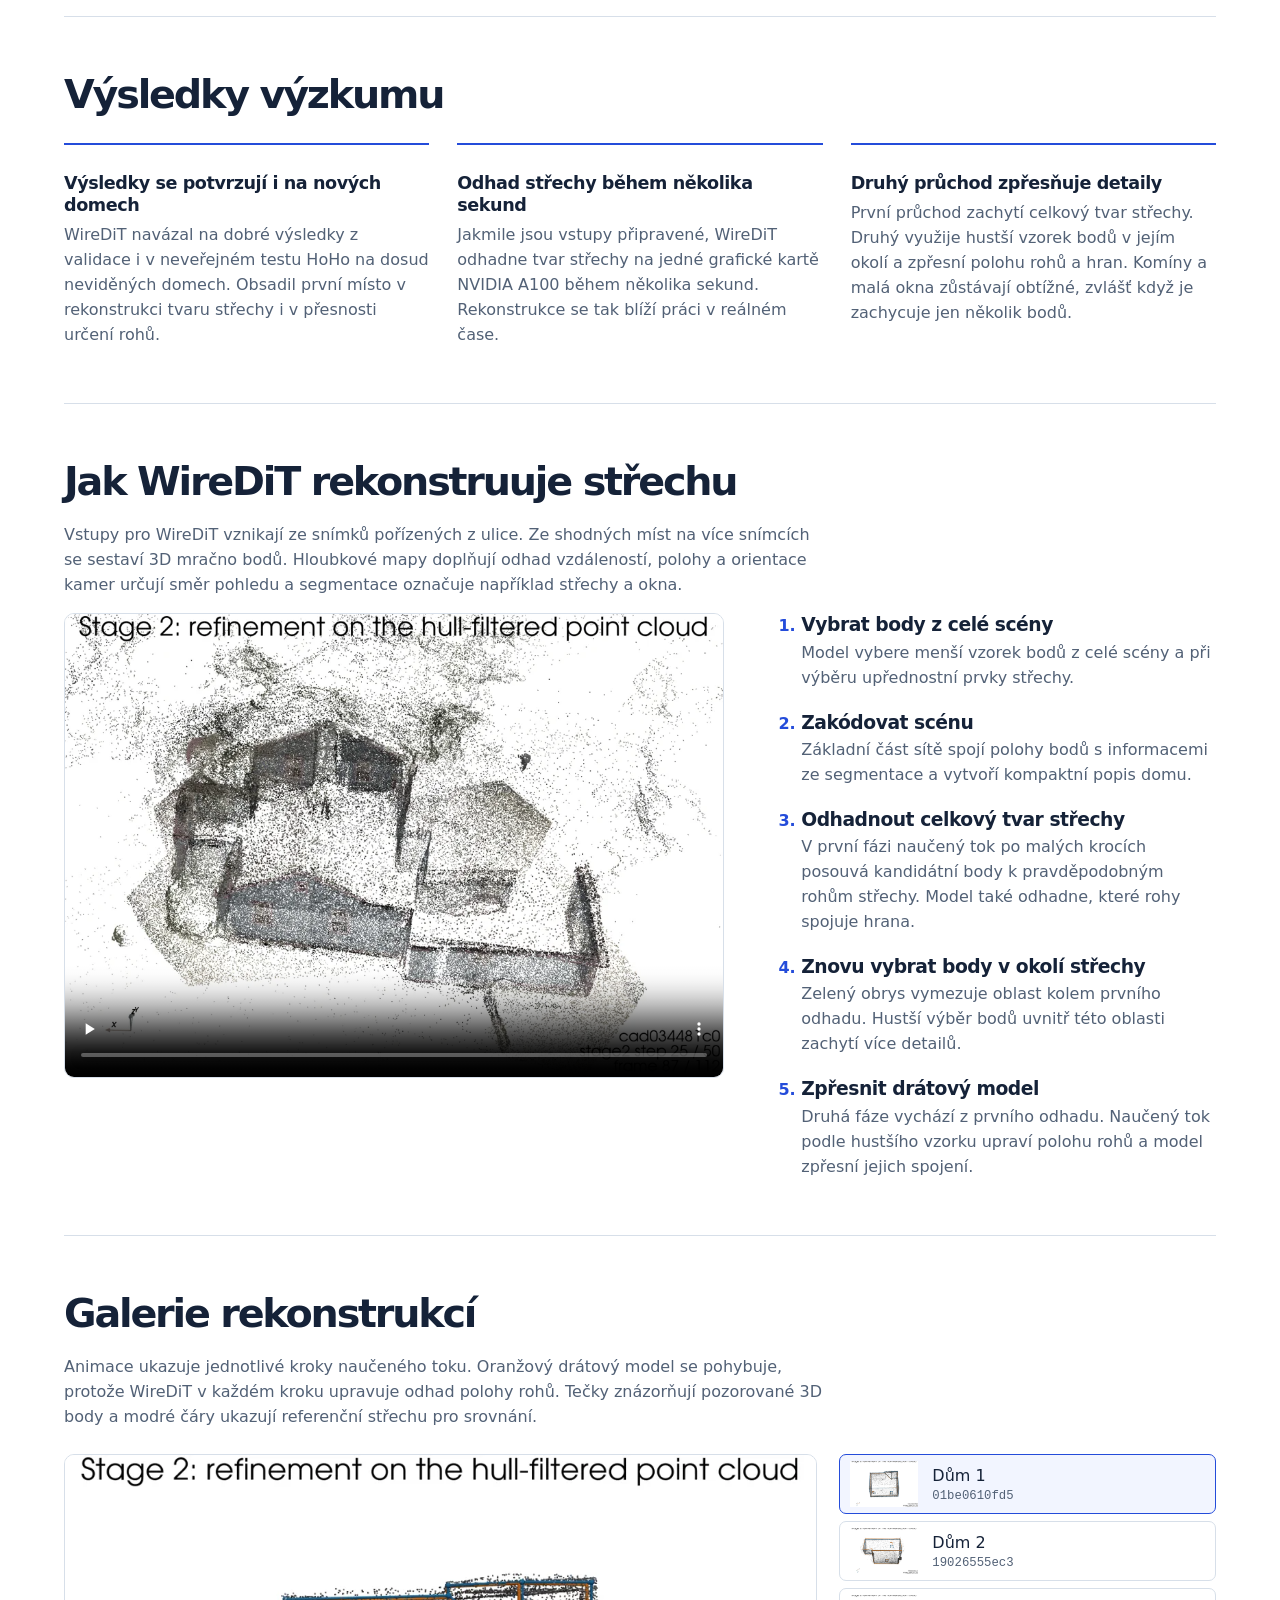
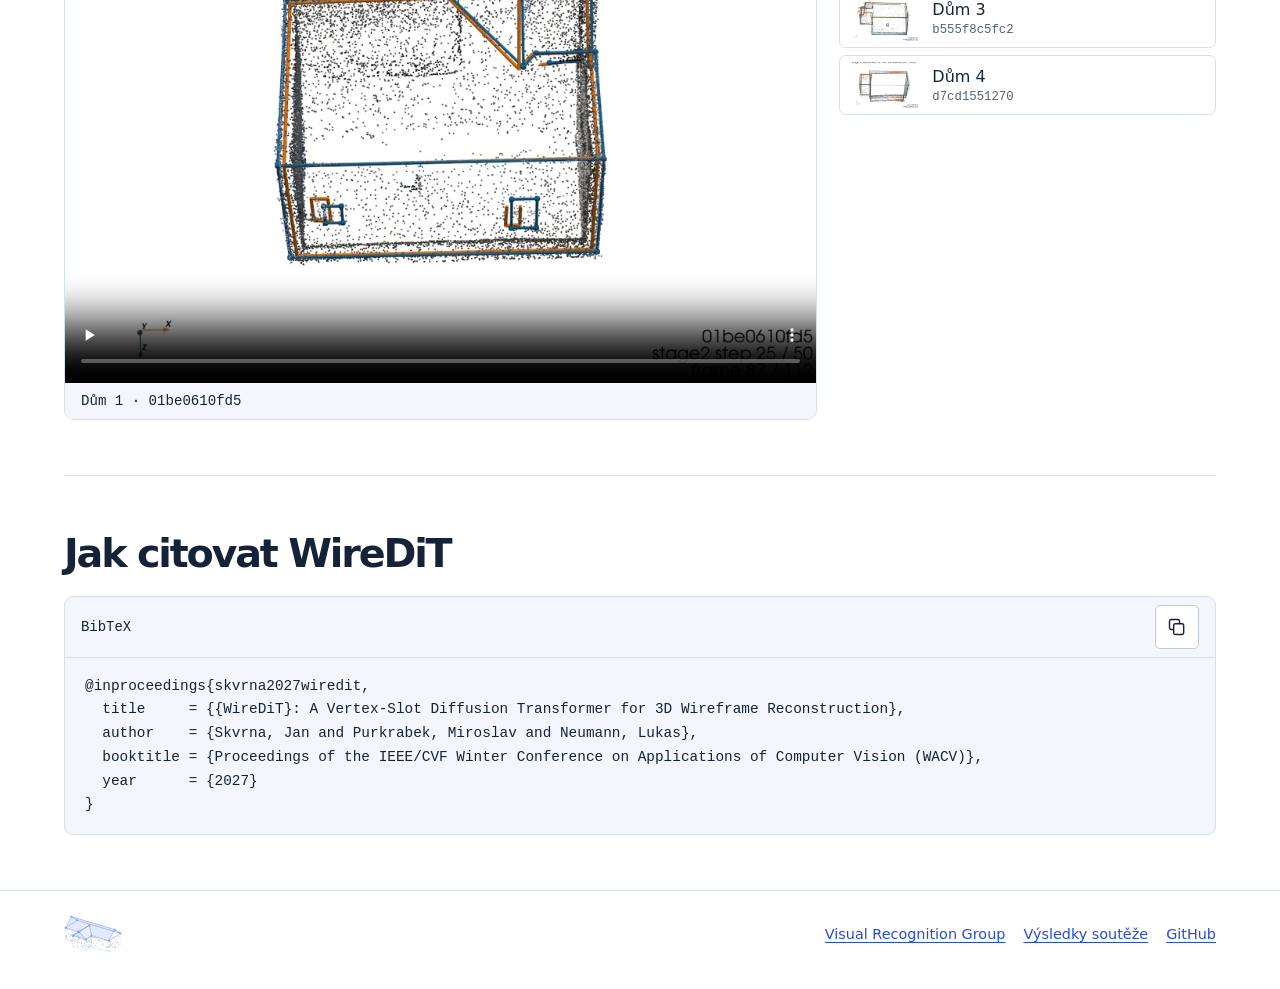
==== commit 6f439490: "Merge pull request #4 from MiraPurkrabek/main Explain generalization, two-stage reconstruction and g" ====
--- a/cs/index.html
+++ b/cs/index.html
@@ -82,36 +82,29 @@
 </section>
 <section class="section" id="findings">
 <h2>Výsledky výzkumu</h2>
-<p>Model využívá řídké mračno 3D bodů, polohy a orientace kamer, hloubkové mapy se sjednoceným měřítkem a sémantické značky odvozené z pohledů z ulice. Datová sada HoHo tato data poskytuje, původní barevné snímky však kvůli ochraně soukromí nezveřejňuje.</p>
 <div class="findings">
-<article class="finding">
-<strong>65,4 / 100</strong>
-<h3>První místo na dosud neviděných domech</h3>
-<p>V neveřejném testu HoHo měl každý tým jediný pokus na dosud neviděných domech. WireDiT zvítězil v celkovém skóre struktury střechy (65,4 ze 100) i v metrice F1 pro rohy (79,1). Hlavní tvar střechy obvykle vystihne, ale za nepřesně umístěné hrany ztrácejí body i nejlepší metody. Druhý tým získal 64,8 bodu.</p>
-</article>
-<article class="finding">
-<strong>5,5 s</strong>
-<h3>Od připravené scény k modelu</h3>
-<p>Na jedné GPU NVIDIA A100 zabralo předzpracování scény, oba průchody modelem i výběr výsledku ze 16 odhadů celkem 5,5 sekundy. Měření začíná ve chvíli, kdy už jsou k dispozici mračno bodů, hloubkové mapy a polohy kamer.</p>
-</article>
-<article class="finding">
-<strong>+2,5 bodu</strong>
-<h3>Druhý průchod zpřesní střechu</h3>
-<p>Po ořezu scény podle prvního odhadu model znovu zpřesní polohy stejných rohů. Na validační sadě tím HSS stouplo z 47,4 na 49,9. To byl větší přínos než následný výběr ze 16 odhadů, který skóre zvýšil na 50,3.</p>
-</article>
+<article class="finding"><h3>Výsledky se potvrzují i na nových domech</h3><p>WireDiT navázal na dobré výsledky z validace i v neveřejném testu HoHo na dosud neviděných domech. Obsadil první místo v rekonstrukci tvaru střechy i v přesnosti určení rohů.</p></article>
+<article class="finding"><h3>Odhad střechy během několika sekund</h3><p>Jakmile jsou vstupy připravené, WireDiT odhadne tvar střechy na jedné grafické kartě NVIDIA A100 během několika sekund. Rekonstrukce se tak blíží práci v reálném čase.</p></article>
+<article class="finding"><h3>Druhý průchod zpřesňuje detaily</h3><p>První průchod zachytí celkový tvar střechy. Druhý využije hustší vzorek bodů v jejím okolí a zpřesní polohu rohů a hran. Komíny a malá okna zůstávají obtížné, zvlášť když je zachycuje jen několik bodů.</p></article>
 </div>
-<aside class="limit"><strong>Detail, který může chybět.</strong> I když hlavní tvar střechy sedí, v modelu může chybět komín. Při pohledu z ulice ho totiž ve 3D mračnu někdy zachytí jen několik bodů.</aside>
 </section>
 <section class="section" id="walkthrough">
 <h2 id="walk-title">Jak WireDiT rekonstruuje střechu</h2>
+<p>Vstupy pro WireDiT vznikají ze snímků pořízených z ulice. Ze shodných míst na více snímcích se sestaví 3D mračno bodů. Hloubkové mapy doplňují odhad vzdáleností, polohy a orientace kamer určují směr pohledu a segmentace označuje například střechy a okna.</p>
 <div class="walkthrough">
 <figure class="player"><video controls playsinline muted loop preload="none" aria-labelledby="walk-title" poster="../assets/cad034481c0.webp" src="../assets/cad034481c0.mp4"></video></figure>
-<ol><li><h3>Najít střechu</h3><p>Při prvním průchodu model z celého mračna bodů odhadne hlavní rohy a hrany střechy.</p></li><li><h3>Oříznout scénu podle odhadu</h3><p>Zelený objem obklopuje první odhad. Body mimo něj se odfiltrují a model se může soustředit na samotnou budovu.</p></li><li><h3>Zpřesnit polohu rohů</h3><p>Ve druhém průchodu model podle zbývajících bodů upraví polohy stejných rohů i jejich propojení.</p></li></ol>
+<ol>
+<li><h3>Vybrat body z celé scény</h3><p>Model vybere menší vzorek bodů z celé scény a při výběru upřednostní prvky střechy.</p></li>
+<li><h3>Zakódovat scénu</h3><p>Základní část sítě spojí polohy bodů s informacemi ze segmentace a vytvoří kompaktní popis domu.</p></li>
+<li><h3>Odhadnout celkový tvar střechy</h3><p>V první fázi naučený tok po malých krocích posouvá kandidátní body k pravděpodobným rohům střechy. Model také odhadne, které rohy spojuje hrana.</p></li>
+<li><h3>Znovu vybrat body v okolí střechy</h3><p>Zelený obrys vymezuje oblast kolem prvního odhadu. Hustší výběr bodů uvnitř této oblasti zachytí více detailů.</p></li>
+<li><h3>Zpřesnit drátový model</h3><p>Druhá fáze vychází z prvního odhadu. Naučený tok podle hustšího vzorku upraví polohu rohů a model zpřesní jejich spojení.</p></li>
+</ol>
 </div>
 </section>
 <section class="section" id="gallery">
 <h2>Galerie rekonstrukcí</h2>
-<p>Porovnejte čtyři domy. Tečky jsou pozorované 3D body, oranžové čáry ukazují odhad WireDiT a modré referenční tvar střechy. Sledujte, kde se čáry na hlavních hřebenech překryjí a kde se u drobných detailů ještě rozcházejí.</p>
+<p>Animace ukazuje jednotlivé kroky naučeného toku. Oranžový drátový model se pohybuje, protože WireDiT v každém kroku upravuje odhad polohy rohů. Tečky znázorňují pozorované 3D body a modré čáry ukazují referenční střechu pro srovnání.</p>
 <div class="gallery" data-assets="../assets/">
 <figure class="player">
 <video controls playsinline muted loop preload="none" aria-labelledby="scene-title" poster="../assets/01be0610fd5.webp" src="../assets/01be0610fd5.mp4">
